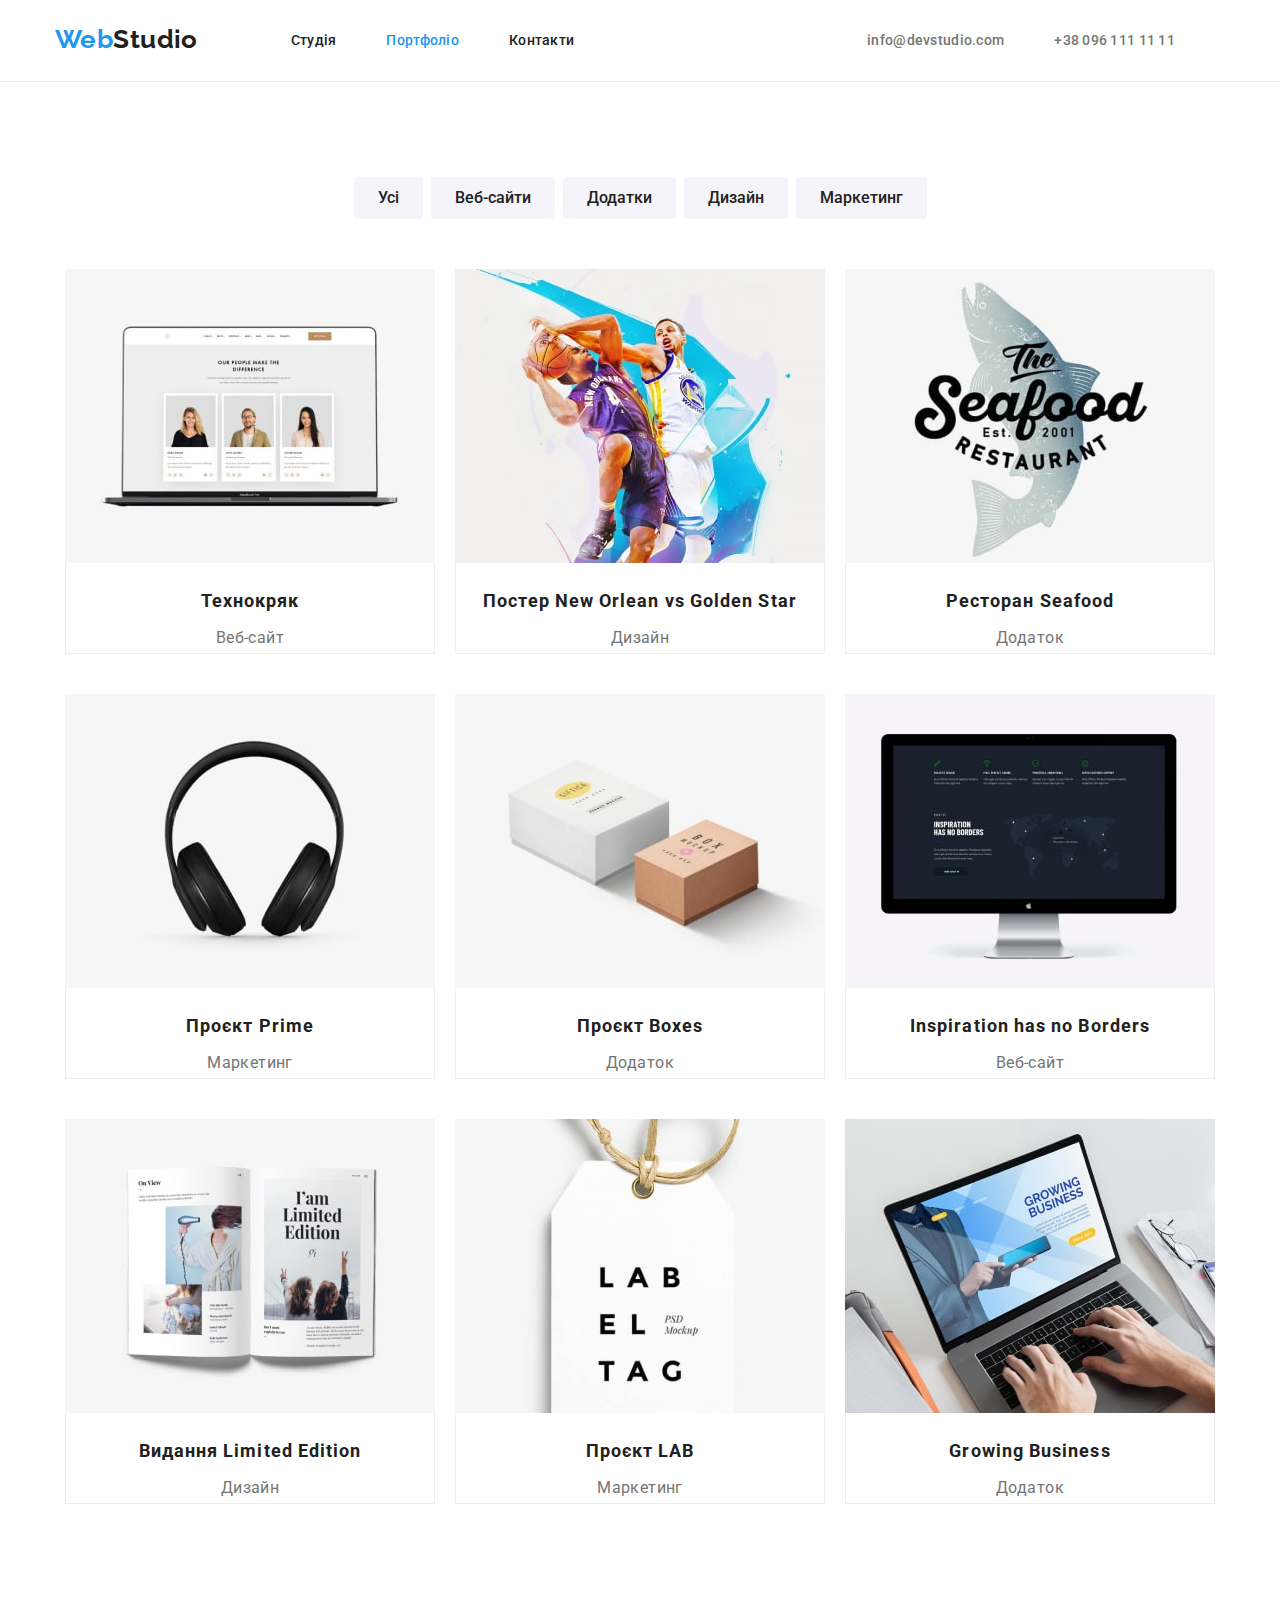
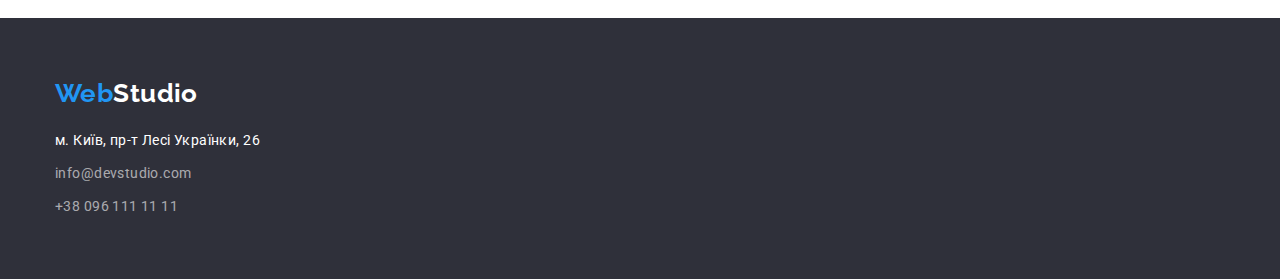
==== portfolio.html @ 74b86f18 "Initial commit" ====
<!DOCTYPE html>
<html lang="uk">

    <head>
        <meta charset="UTF-8">
        <meta http-equiv="X-UA-Compatible" content="IE=edge">
        <meta name="viewport" content="width=device-width, initial-scale=1.0">
        <title>WebStudioPage</title>
        <link rel="stylesheet"
            href="https://cdnjs.cloudflare.com/ajax/libs/modern-normalize/1.1.0/modern-normalize.min.css" />
        <link
            href="https://fonts.googleapis.com/css2?family=Raleway:wght@700&family=Roboto:wght@400;500;700;900&display=swap"
            rel="stylesheet">
        <link rel="stylesheet" href="./css/styles.css" />
    </head>

    <body class="page">
        <header>
            <div class="container header-section">
                <nav class="nav">
                    <a href="/" class="logo link"><span class="logo-web ">Web</span>Studio</a>
                    <ul class="nav-nav list">
                        <li class="nav-flex"><a href="./index.html" class="nav-link link">Студія</a></li>
                        <li class="nav-flex"><a href="./portfolio.html" class="nav-link link current">Портфоліо</a></li>
                        <li class="nav-flex"><a href="" class="nav-link link">Контакти</a></li>
                    </ul>
                </nav>
                <ul class="contact list">
                    <li class="contact-flex"><a href="mailto:info@devstudio.com" class="nav-contact link">info@devstudio.com</a>
                    </li>
                    <li class="contact-flex"><a href="tel:+380961111111" class="nav-contact link">+38 096 111 11 11</a></li>
                </ul>
            </div>
        
        </header>

        <main>
            <section class="section">
                <div class="container">
                    <h1 class="hide">Портфоліо</h1>
                    <ul class="portfolio-button list">
                        <li class="portfolio-button-term"><button type="button" class="button secondary-button">Усі</button></li>
                        <li class="portfolio-button-term"><button type="button" class="button secondary-button">Веб-сайти</button></li>
                        <li class="portfolio-button-term"><button type="button" class="button secondary-button">Додатки</button></li>
                        <li class="portfolio-button-term"><button type="button" class="button secondary-button">Дизайн</button></li>
                        <li class="portfolio-button-term"><button type="button" class="button secondary-button">Маркетинг</button></li>
                    </ul>
    
                    <ul class="portfolio list">
                        <li class="portfolio-section">
                            <a href="" class="link">
                                <img class="portfolio-img" src="./images/portfolio1.jpg" alt="Технокряк" height="294" width="370">
                                <div class="portfolio-menu">
                                    <h2 class="portfolio-name">Технокряк</h2>
                                    <p class="portfolio-category">Веб-сайт</p>
                                </div>
                            </a>
                        </li>
                        <li class="portfolio-section">
                            <a href="" class="link">
                                <img class="portfolio-img" src="./images/portfolio2.jpg" alt="Постер New Orlean vs Golden Star" height="294" width="370">
                                <div class="portfolio-menu">
                                    <h2 class="portfolio-name">Постер New Orlean vs Golden Star</h2>
                                    <p class="portfolio-category">Дизайн</p>
                                </div class="portfolio-menu">
                            </a>
                        </li>
                        <li class="portfolio-section">
                            <a href="" class="link">
                                <img class="portfolio-img" src="./images/portfolio3.jpg" alt="Ресторан Seafood" height="294" width="370">
                                <div class="portfolio-menu">
                                    <h2 class="portfolio-name">Ресторан Seafood</h2>
                                    <p class="portfolio-category">Додаток</p>
                                </div class="portfolio-menu">
                            </a>
                        </li>
                        <li class="portfolio-section">
                            <a href="" class="link">
                                <img class="portfolio-img" src="./images/portfolio4.jpg" alt="Проєкт Prime" height="294" width="370">
                                <div class="portfolio-menu">
                                    <h2 class="portfolio-name">Проєкт Prime</h2>
                                    <p class="portfolio-category">Маркетинг</p>
                                </div class="portfolio-menu">
                            </a>
                        </li>
                        <li class="portfolio-section">
                            <a href="" class="link">
                                <img class="portfolio-img" src="./images/portfolio5.jpg" alt="Проєкт Boxes" height="294" width="370">
                                <div class="portfolio-menu">
                                    <h2 class="portfolio-name">Проєкт Boxes</h2>
                                    <p class="portfolio-category">Додаток</p>
                                </div class="portfolio-menu">
                            </a>
                        </li>
                        <li class="portfolio-section">
                            <a href="" class="link">
                                <img class="portfolio-img" src="./images/portfolio6.jpg" alt="Inspiration has no Borders" height="294" width="370">
                                <div class="portfolio-menu">
                                    <h2 class="portfolio-name">Inspiration has no Borders</h2>
                                    <p class="portfolio-category">Веб-сайт</p>
                                </div class="portfolio-menu">
                            </a>
                        </li>
                        <li class="portfolio-section">
                            <a href="" class="link">
                                <img class="portfolio-img" src="./images/portfolio7.jpg" alt="Видання Limited Edition" height="294" width="370">
                                <div class="portfolio-menu">
                                    <h2 class="portfolio-name">Видання Limited Edition</h2>
                                    <p class="portfolio-category">Дизайн</p>
                                </div class="portfolio-menu">
                            </a>
                        </li>
                        <li class="portfolio-section">
                            <a href="" class="link">
                                <img class="portfolio-img" src="./images/portfolio8.jpg" alt="Проєкт LAB" height="294" width="370">
                                <div class="portfolio-menu">
                                    <h2 class="portfolio-name">Проєкт LAB</h2>
                                    <p class="portfolio-category">Маркетинг</p>
                                </div class="portfolio-menu">
                            </a>
                        </li>
                        <li class="portfolio-section">
                            <a href="" class="link">
                                <img class="portfolio-img" src="./images/portfolio9.jpg" alt="Growing Business" height="294" width="370">
                                <div class="portfolio-menu">
                                    <h2 class="portfolio-name">Growing Business</h2>
                                    <p class="portfolio-category">Додаток</p>
                                </div class="portfolio-menu">
                            </a>
                        </li>   
                    </ul>
                </div> 
            </section>
        </main>

        <footer class="footer">
            <div class="container">
                <a href="/" class="logo-fr link"><span class="logo-web">Web</span>Studio</a>
                <address>
                    <ul class="address list">
                        <li class="address-flex"><a href="https://goo.gl/maps/Fnr73AeLxXsEuy9Y6" class="address-map link">м.
                                Київ, пр-т Лесі Українки, 26</a></li>
                        <li class="address-flex"><a href="mailto:info@devstudio.com"
                                class="address-contact link">info@devstudio.com</a></li>
                        <li class="address-flex"><a href="tel:+380961111111" class="address-contact link">+38 096 111 11 11</a>
                        </li>
                    </ul>
                </address>
            </div>
        </footer>

    </body>
</html>
---- css/styles.css ----
/* 
    колір основного тексту #757575 (Сірий) 
    колір допоміжного тексту(в основному заголовки) #212121 (Темно-чорний)
    акцент #2196F3 (Голубий)

    другор. колір фону #F5F4FA 
*/

:root {
    --primary-text-color: #757575;
    --title-text-color: #212121;
    --accent-color: #2196F3;
    --primary-bg-color: #ffffff; 
    --secondary-bg-color: #2F303A;
    --primary-white-color: #FFFFFF;
    --secondary-button-color: #F5F4FA;
    --background-adress-color: rgba(255, 255, 255, 0.6);


}

p,
ul,
ol,
h1,
h2,
h3,
h4,
h5,
h6 {
    margin: 0;
    padding: 0;
}

button {
    cursor: pointer;
}

address {
    font-style: normal;
}

img {
    display: block;
}

body {
    color: var(--primary-text-color);
    background-color: var(--primary-bg-color);
    font-family: 'Roboto', sans-serif;
    letter-spacing: 0.03em;
    font-size: 14px;
}

.list {
    list-style: none;
}

.link {
    text-decoration: none;
}


.container {
    width: 1200px;
    padding-left: 15px;
    padding-right: 15px;
    margin: 0 auto;

}

.section {
    padding-top: 95px;
    padding-bottom: 94px;
}

    /* Header */

header {
    border-bottom: 1px solid #ECECEC;
}

.header-section {
    display: flex;
    align-items: center;
}

.nav{display: flex;}

.nav-nav,
.contact {
    display: flex;
    padding-bottom: 32px;
    padding-top: 32px;
    margin-right: 50px;
}

.nav-flex,
.contact-flex{
    margin-left: 50px;
}

.nav-flex:first-child{
    margin-left: 0;
}

.contact-flex:first-child {
    margin-left: 0;
}

.contact {
    margin-left: auto;
}

.logo {
    padding-bottom: 25px;
    padding-top: 24px;
    margin-right: 93px;
    color: var(--title-text-color);
    font-weight: 700;
    font-size: 26px;
    line-height: 1.2;
    font-family: 'Raleway', sans-serif;
}
.logo-web {
    color: var(--accent-color);
}

.nav-link, .nav-contact {
    font-weight: 500;
    line-height: 1.14;
    letter-spacing: 0.02em;
    color: var(--title-text-color);
}

.nav-contact{
    color: var(--primary-text-color);
}

.nav-link:hover, 
.nav-link:focus {
    color: var(--accent-color);
}

.nav-link.current{
    color: var(--accent-color);
}

.nav-contact:hover,
.nav-contact:focus {
    color: var(--accent-color);
}



/* Hero */
.hero {
    background-color: var(--secondary-bg-color);
    padding-top: 200px;
    padding-bottom: 200px;  
    text-align: center;
    
}

.hero-title {
    display: flex;
    color: var(--primary-white-color);
    font-weight: 900;
    font-size: 44px;
    line-height: 1.36;
    letter-spacing: 0.06em;
    text-transform: uppercase;
    max-width: 780px;
    margin: 0 auto;
    margin-bottom: 30px;
}

/* Button*/

.button {
    color: var(--title-text-color);
    border-color: transparent;
    font-family: inherit;
    text-align: center;
    cursor: pointer;
    border-radius: 4px;
    display: inline-block;
}

.button.primery-button {
    background-color: var(--accent-color);
    color: var(--primary-bg-color);
    font-weight: 700;
    font-size: 16px;
    line-height: 1.88;
    letter-spacing: 0.06em;
    padding: 10px 32px;
    min-width: 216px;
}

.button.secondary-button {
    background-color: var(--secondary-button-color);
    color: var(--title-text-color);
    font-weight: 500;
    font-size: 16px;
    line-height: 1.62;  
    padding: 6px 22px;
}

.button:hover,
.button:focus {
    background-color: var(--accent-color);
    color: var(--primary-bg-color);
}


/* Sections Title */

.section-title {
    color: var(--title-text-color);
    font-size: 36px;
    line-height: 1.27;
    text-align: center;
    margin-top: 0;
    margin-bottom: 50px;
}


/* Features */

.hide {
  position: absolute;
  width: 1px;
  height: 1px;
  margin: -1px;
  border: 0;
  padding: 0;
  
  white-space: nowrap;
  clip-path: inset(100%);
  clip: rect(0 0 0 0);
  overflow: hidden;

}

.feature {
    display: flex;
    justify-content: center;
    gap: 30px;
}
.feature-title {
    color: var(--title-text-color);
    line-height: 1.14;
    text-transform: uppercase;
    font-size: 14px;
    margin-bottom: 10px;
}

.feature-text {
    line-height: 1.71;
}

/* Activity */

.activity {
    display: flex;
    justify-content: center;
    gap: 30px;
    padding-bottom: 94px;
}

/* Team */

.team {
    display: flex;
    justify-content: center;
    gap: 30px;

}

.team-section{
    background-color: var(--secondary-button-color);
}

.team-content {
    background: #FFFFFF;
    box-shadow: 0px 1px 3px rgba(0, 0, 0, 0.12), 0px 1px 1px rgba(0, 0, 0, 0.14), 0px 2px 1px rgba(0, 0, 0, 0.2);
    border-radius: 0px 0px 4px 4px;
}

.team-photo{
    margin-bottom: 30px;
}

.team-name {
    color: var(--title-text-color);
    font-weight: 500;
    font-size: 16px;
    line-height: 1.18;
    margin-bottom: 10px;
    text-align: center;
}

.team-position {
    font-size: 16px;
    line-height: 1.18;
    margin-bottom: 30px;
    text-align: center;
}

/* Footer */

.footer {
    background-color: var(--secondary-bg-color);
    padding-top: 60px;
    padding-bottom: 60px;
}

.logo-fr {
    color: var(--primary-white-color);
    font-weight: 700;
    font-size: 26px;
    line-height: 1.2;
    font-family: 'Raleway', sans-serif;
    display: inline-block;
    margin-bottom: 20px;
}

.address-map {
    color: var(--primary-white-color);
    line-height: 1.71;
    font-style: normal;
    
}

.address-contact {
    color: var(--background-adress-color);
    line-height: 1.71;
    font-style: normal;
    
}

.address-flex{
    margin-bottom: 9px;
}

.address-flex:last-child {
    margin-bottom: 0;
}

.address-contact:hover,
.address-contact:focus{
    color: var(--accent-color);
}

/* Portfolio*/

.portfolio-button {
    display: flex;
    justify-content: center;
    margin-bottom: 50px;
}

.portfolio-button-term:not(:last-child){
    margin-right: 8px;
}


.portfolio{
    display: flex;
    justify-content: center;
    flex-wrap: wrap;
}


.portfolio-menu {
    background: #FFFFFF;
    border: 1px solid #EEEEEE;
    border-top: 0;
}

.portfolio-section {
    padding-bottom: 20px;
    padding-top: 0;
    margin-bottom: 20px;
    margin-right: 20px;

    text-align: center;
    width: 370px;
}

.portfolio-section:nth-child(3n) {
    margin-right: 0;
}

.portfolio-section:nth-last-child(-n+3) {
    margin-bottom: 0;
}

.portfolio-img {
    padding: 0;
    padding: 0;
}

.portfolio-name {
    padding-top: 20px;
    padding-bottom: 4px;       
    color: var(--title-text-color);
    font-size: 18px;
    line-height: 2;
    letter-spacing: 0.06em;
}

.portfolio-category {
    font-size: 16px;
    line-height: 1.87;
    color: var(--primary-text-color);
}
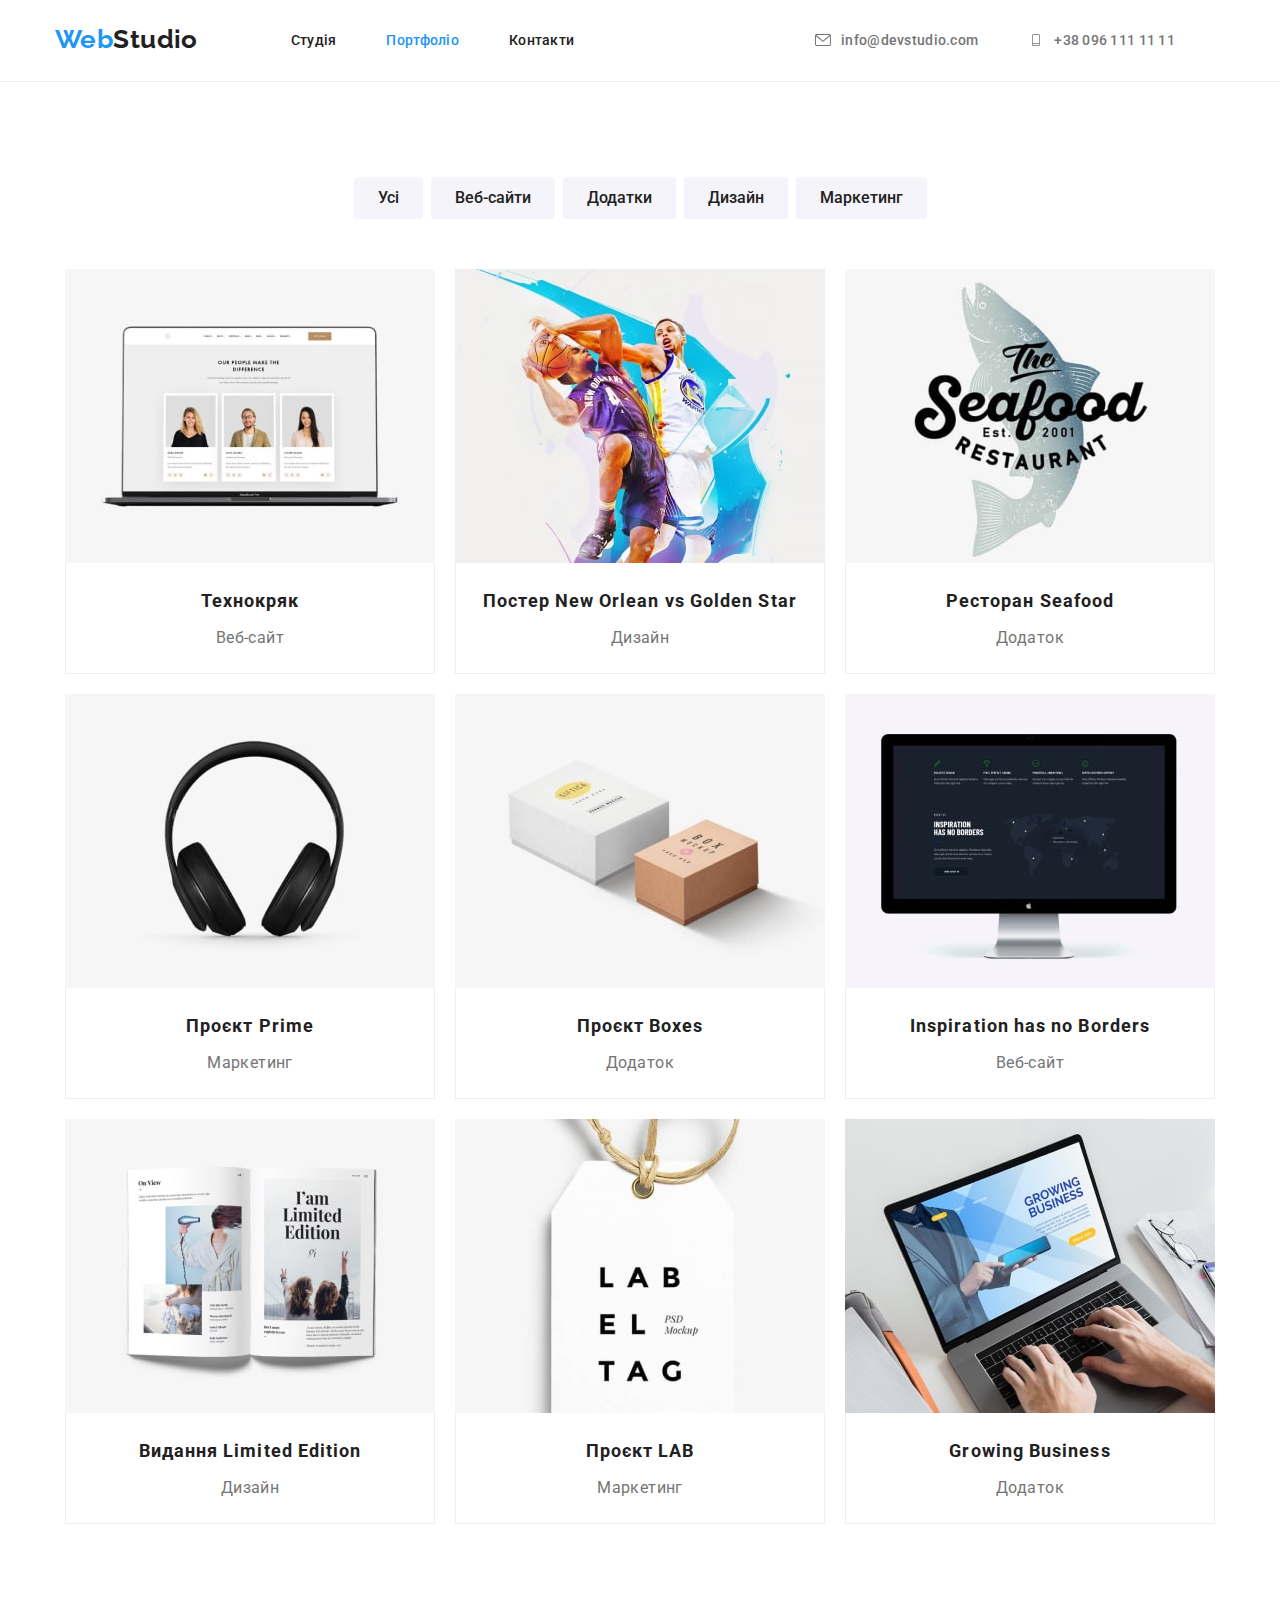
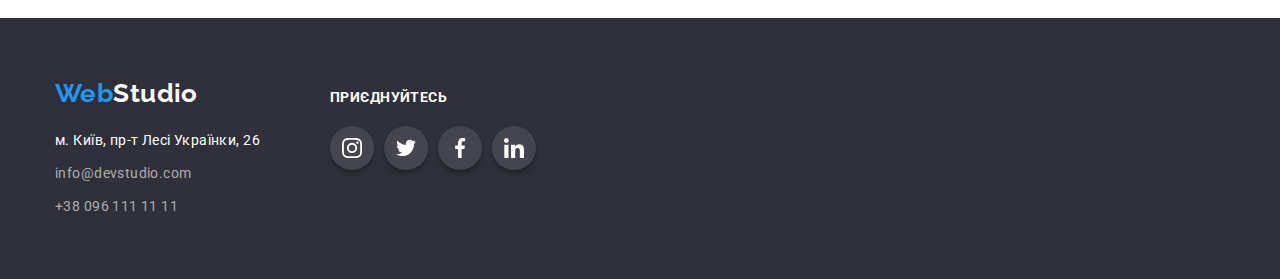
==== commit c1b5be77: "hw 4 edit" ====
--- a/portfolio.html
+++ b/portfolio.html
@@ -14,21 +14,34 @@
         <link rel="stylesheet" href="./css/styles.css" />
     </head>
 
-    <body class="page">
+    <body>
         <header>
             <div class="container header-section">
                 <nav class="nav">
                     <a href="/" class="logo link"><span class="logo-web ">Web</span>Studio</a>
                     <ul class="nav-nav list">
-                        <li class="nav-flex"><a href="./index.html" class="nav-link link">Студія</a></li>
+                        <li class="nav-flex"><a href="./index.html" class="nav-link link ">Студія</a></li>
                         <li class="nav-flex"><a href="./portfolio.html" class="nav-link link current">Портфоліо</a></li>
                         <li class="nav-flex"><a href="" class="nav-link link">Контакти</a></li>
                     </ul>
                 </nav>
                 <ul class="contact list">
-                    <li class="contact-flex"><a href="mailto:info@devstudio.com" class="nav-contact link">info@devstudio.com</a>
+                    <li class="contact-flex">
+                        <a href="mailto:info@devstudio.com" class="nav-contact link">
+                            <svg class="contact-icon">
+                                <use href="./images/icons.svg#icon-mail"></use>
+                            </svg>
+                            info@devstudio.com
+                        </a>
                     </li>
-                    <li class="contact-flex"><a href="tel:+380961111111" class="nav-contact link">+38 096 111 11 11</a></li>
+                    <li class="contact-flex">
+                        <a href="tel:+380961111111" class="nav-contact link">
+                            <svg class="contact-icon">
+                                <use href="./images/icons.svg#icon-smartphone"></use>
+                            </svg>
+                            +38 096 111 11 11
+                        </a>
+                    </li>
                 </ul>
             </div>
         
@@ -135,17 +148,53 @@
 
         <footer class="footer">
             <div class="container">
-                <a href="/" class="logo-fr link"><span class="logo-web">Web</span>Studio</a>
-                <address>
-                    <ul class="address list">
-                        <li class="address-flex"><a href="https://goo.gl/maps/Fnr73AeLxXsEuy9Y6" class="address-map link">м.
-                                Київ, пр-т Лесі Українки, 26</a></li>
-                        <li class="address-flex"><a href="mailto:info@devstudio.com"
-                                class="address-contact link">info@devstudio.com</a></li>
-                        <li class="address-flex"><a href="tel:+380961111111" class="address-contact link">+38 096 111 11 11</a>
-                        </li>
-                    </ul>
-                </address>
+                <div>
+                    <a href="/" class="logo-fr link"><span class="logo-web">Web</span>Studio</a>
+                    <address>
+                        <ul class="address list">
+                            <li class="address-flex"><a href="https://goo.gl/maps/Fnr73AeLxXsEuy9Y6" class="address-map link">м.
+                                    Київ, пр-т Лесі Українки, 26</a></li>
+                            <li class="address-flex"><a href="mailto:info@devstudio.com"
+                                    class="address-contact link">info@devstudio.com</a></li>
+                            <li class="address-flex"><a href="tel:+380961111111" class="address-contact link">+38 096 111 11
+                                    11</a></li>
+                        </ul>
+                    </address>
+                </div>
+                <div class="media">
+                    <h3 class="section-title-h3">Приєднуйтесь</h3>
+                    <ul class="media-social list">
+                        <li class="media-icon">
+                            <a class="media-link link" href="/">
+                                <svg class="media-icon-fill">
+                                    <use href="./images/icons.svg#icon-instagram"></use>
+                                </svg>
+                            </a>
+                        </li>
+                        <li class="media-icon">
+                            <a class="media-link link" href="/">
+                                <svg class="media-icon-fill">
+                                    <use href="./images/icons.svg#icon-twitter"></use>
+                                </svg>
+                            </a>
+                        </li>
+                        <li class="media-icon">
+                            <a class="media-link link" href="/">
+                                <svg class="media-icon-fill">
+                                    <use href="./images/icons.svg#icon-facebook"></use>
+                                </svg>
+                            </a>
+                        </li>
+                        <li class="media-icon">
+                            <a class="media-link link" href="/">
+                                <svg class="media-icon-fill">
+                                    <use href="./images/icons.svg#icon-linkedin"></use>
+                                </svg>
+                            </a>
+                        </li>
+        
+                    </ul>
+                </div>
             </div>
         </footer>
 
--- a/css/styles.css
+++ b/css/styles.css
@@ -1,11 +1,3 @@
-/* 
-    колір основного тексту #757575 (Сірий) 
-    колір допоміжного тексту(в основному заголовки) #212121 (Темно-чорний)
-    акцент #2196F3 (Голубий)
-
-    другор. колір фону #F5F4FA 
-*/
-
 :root {
     --primary-text-color: #757575;
     --title-text-color: #212121;
@@ -15,7 +7,8 @@
     --primary-white-color: #FFFFFF;
     --secondary-button-color: #F5F4FA;
     --background-adress-color: rgba(255, 255, 255, 0.6);
-
+    --background-picture: #C4C4C4;
+    --primary-icom-color: rgba(175, 177, 184, 1);
 
 }
 
@@ -40,7 +33,7 @@
     font-style: normal;
 }
 
-img {
+img, svg {
     display: block;
 }
 
@@ -74,7 +67,8 @@
     padding-bottom: 94px;
 }
 
-    /* Header */
+
+/*----------HEADER----------*/
 
 header {
     border-bottom: 1px solid #ECECEC;
@@ -95,6 +89,7 @@
     margin-right: 50px;
 }
 
+
 .nav-flex,
 .contact-flex{
     margin-left: 50px;
@@ -107,6 +102,7 @@
 .contact-flex:first-child {
     margin-left: 0;
 }
+
 
 .contact {
     margin-left: auto;
@@ -116,24 +112,30 @@
     padding-bottom: 25px;
     padding-top: 24px;
     margin-right: 93px;
-    color: var(--title-text-color);
+
+    color: var(--title-text-color);
+
+    font-family: 'Raleway', sans-serif;
     font-weight: 700;
     font-size: 26px;
     line-height: 1.2;
-    font-family: 'Raleway', sans-serif;
 }
 .logo-web {
     color: var(--accent-color);
 }
 
 .nav-link, .nav-contact {
+    color: var(--title-text-color);
+
     font-weight: 500;
     line-height: 1.14;
     letter-spacing: 0.02em;
-    color: var(--title-text-color);
 }
 
 .nav-contact{
+    display: flex;
+    align-items: center;
+
     color: var(--primary-text-color);
 }
 
@@ -151,82 +153,127 @@
     color: var(--accent-color);
 }
 
-
-
-/* Hero */
+.contact-icon {
+    width: 16px;
+    height: 12px;
+    fill: currentColor;
+    margin-right: 10px;
+}
+
+
+/*----------HERO----------*/
+
+
 .hero {
-    background-color: var(--secondary-bg-color);
+    text-align: center;
     padding-top: 200px;
     padding-bottom: 200px;  
-    text-align: center;
     
-}
+    background-color: var(--secondary-bg-color);
+}
+
+.overlay {
+    background-color: var(--background-picture);
+    background-image: linear-gradient(to right,
+        rgba(47, 48, 58, 0.4),
+        rgba(47, 48, 58, 0.4)),
+    url('../images/HeroBackground.png');
+
+    background-repeat: no-repeat;
+    background-position: center;
+    background-size: cover;
+    background-size: 1600px;
+    }
 
 .hero-title {
     display: flex;
+    margin: 0 auto;
+    margin-bottom: 30px;
+    max-width: 780px;
+
     color: var(--primary-white-color);
+
     font-weight: 900;
     font-size: 44px;
     line-height: 1.36;
     letter-spacing: 0.06em;
-    text-transform: uppercase;
-    max-width: 780px;
-    margin: 0 auto;
-    margin-bottom: 30px;
-}
-
-/* Button*/
+    text-transform: uppercase;    
+}
+
+
+/*----------BUTTON----------*/
+
 
 .button {
-    color: var(--title-text-color);
+    display: inline-block;
     border-color: transparent;
+    text-align: center;
+
+    color: var(--title-text-color);
+    
     font-family: inherit;
-    text-align: center;
     cursor: pointer;
     border-radius: 4px;
-    display: inline-block;
+    
 }
 
 .button.primery-button {
+    padding: 10px 32px;
+    min-width: 216px;
+
     background-color: var(--accent-color);
     color: var(--primary-bg-color);
+
     font-weight: 700;
     font-size: 16px;
     line-height: 1.88;
     letter-spacing: 0.06em;
-    padding: 10px 32px;
-    min-width: 216px;
+
 }
 
 .button.secondary-button {
+    padding: 6px 22px;
+
     background-color: var(--secondary-button-color);
     color: var(--title-text-color);
+
     font-weight: 500;
     font-size: 16px;
     line-height: 1.62;  
-    padding: 6px 22px;
 }
 
 .button:hover,
 .button:focus {
     background-color: var(--accent-color);
     color: var(--primary-bg-color);
-}
-
-
-/* Sections Title */
-
-.section-title {
-    color: var(--title-text-color);
+    box-shadow: 0px 3px 1px rgba(0, 0, 0, 0.1), 0px 1px 2px rgba(0, 0, 0, 0.08), 0px 2px 2px rgba(0, 0, 0, 0.12);
+}
+
+
+/*----------SECTION TITLE----------*/
+
+.section-title  {
+    margin-top: 0;
+    margin-bottom: 50px;
+
+    color: var(--title-text-color);
+
     font-size: 36px;
     line-height: 1.27;
     text-align: center;
-    margin-top: 0;
-    margin-bottom: 50px;
-}
-
-
-/* Features */
+}
+
+.section-title-h3 {
+    color: var(--primary-white-color);
+
+    font-size: 14px;
+    line-height: 1.14;
+    text-transform: uppercase;
+}
+
+
+/*----------FEATURES----------*/
+
 
 .hide {
   position: absolute;
@@ -243,24 +290,48 @@
 
 }
 
+.feature-icon{
+    padding-bottom: 25px;
+    padding-top: 25px;
+    width: 270px;
+    height: 120px;
+
+    background: var(--secondary-button-color);
+
+    border-radius: 4px;
+}
+
 .feature {
     display: flex;
     justify-content: center;
     gap: 30px;
 }
 .feature-title {
-    color: var(--title-text-color);
+    margin-bottom: 10px;
+    margin-top: 30px;
+
+    color: var(--title-text-color);
+
+    font-size: 14px;
     line-height: 1.14;
     text-transform: uppercase;
-    font-size: 14px;
-    margin-bottom: 10px;
 }
 
 .feature-text {
     line-height: 1.71;
 }
 
-/* Activity */
+.feature-items::before {
+    content: "";
+    display: block;
+    height: 80px;
+    background-size: contain;
+    background-position: center;
+    background-repeat: no-repeat;
+}
+
+
+/*----------ACTIVITY----------*/
 
 .activity {
     display: flex;
@@ -269,7 +340,8 @@
     padding-bottom: 94px;
 }
 
-/* Team */
+
+/*----------TEAM----------*/
 
 .team {
     display: flex;
@@ -286,6 +358,7 @@
     background: #FFFFFF;
     box-shadow: 0px 1px 3px rgba(0, 0, 0, 0.12), 0px 1px 1px rgba(0, 0, 0, 0.14), 0px 2px 1px rgba(0, 0, 0, 0.2);
     border-radius: 0px 0px 4px 4px;
+    padding-bottom: 30px;
 }
 
 .team-photo{
@@ -293,37 +366,115 @@
 }
 
 .team-name {
-    color: var(--title-text-color);
+    margin-bottom: 10px;
+
+    color: var(--title-text-color);
+
     font-weight: 500;
     font-size: 16px;
     line-height: 1.18;
-    margin-bottom: 10px;
     text-align: center;
 }
 
 .team-position {
+    margin-bottom: 16px;
     font-size: 16px;
     line-height: 1.18;
-    margin-bottom: 30px;
     text-align: center;
 }
 
-/* Footer */
-
+.team-social{
+    display: flex;
+    padding-left: 32px;
+    align-items: center;
+    gap: 10px;
+}
+
+.team-icon{
+    height: 44px;
+    width: 44px;
+}
+
+.team-link {
+    display: inline-block;
+    padding: 12px;
+    border-radius: 50%;
+    color: var(--primary-text-color);
+}
+
+.team-link:hover,
+.team-link:focus {
+    background-color: var(--accent-color);
+    color: var(--primary-white-color);
+}
+
+.team-icon-fill {
+    height: 20px;
+    width: 20px;
+    fill: currentColor;
+}
+
+
+/*----------KLIENTS----------*/
+
+
+.klient-list {
+    display: flex;
+    justify-content: center;
+    gap: 30px;
+}
+
+
+.klient-link {
+    display: inline-block;
+    padding: 16px 32px;
+    width: 170px;
+    height: 92px;
+    border: 1px solid #AFB1B8;
+    border-radius: 4px;
+
+    color: var(--primary-text-color);  
+}
+
+.klient-icon {
+    text-align: center;
+    width: 106px;
+    height: 60px;
+    fill: currentColor;
+}
+
+.klient-link:hover,
+.klient-link:focus {
+    color: var(--accent-color);
+    border: 1px solid var(--accent-color);
+}
+
+
+/*----------FOOTER----------*/
+
+/*----------LOGO/ADDRESS----------*/
 .footer {
-    background-color: var(--secondary-bg-color);
     padding-top: 60px;
     padding-bottom: 60px;
+
+    background-color: var(--secondary-bg-color);
+}
+.footer .container{
+    display: flex;
 }
 
 .logo-fr {
+    display: inline-block;
+    margin-bottom: 20px;
+
     color: var(--primary-white-color);
+
+    font-family: 'Raleway', sans-serif;
     font-weight: 700;
     font-size: 26px;
     line-height: 1.2;
-    font-family: 'Raleway', sans-serif;
-    display: inline-block;
-    margin-bottom: 20px;
+
+
 }
 
 .address-map {
@@ -353,7 +504,56 @@
     color: var(--accent-color);
 }
 
-/* Portfolio*/
+
+
+/*----------MEDIA----------*/
+
+
+.media {
+    margin-left: 70px;
+    margin-top: 12px;
+}
+
+.media .section-title-h3 {
+    padding-bottom: 20px;
+}
+
+.media-social {
+    display: flex;
+    align-items: center;
+    gap: 10px;
+}
+
+.media-icon {
+    height: 44px;
+    width: 44px;
+}
+
+.media-link {
+    display: inline-block;
+    padding: 12px;
+    border-radius: 50%;
+
+    background: rgba(255, 255, 255, 0.1);
+    color: var(--primary-white-color);
+    box-shadow: 0px 4px 4px rgba(0, 0, 0, 0.25)
+}
+
+.media-link:hover,
+.media-link:focus {
+    background: var(--accent-color);
+}
+
+.media-icon-fill {
+    height: 20px;
+    width: 20px;
+    fill: currentColor;
+}
+
+
+
+/*----------PORTFOLIO----------*/
+
 
 .portfolio-button {
     display: flex;
@@ -380,7 +580,6 @@
 }
 
 .portfolio-section {
-    padding-bottom: 20px;
     padding-top: 0;
     margin-bottom: 20px;
     margin-right: 20px;
@@ -389,6 +588,10 @@
     width: 370px;
 }
 
+.portfolio-section:hover {
+    box-shadow: 0px 1px 1px rgba(0, 0, 0, 0.12), 0px 4px 4px rgba(0, 0, 0, 0.06), 1px 4px 6px rgba(0, 0, 0, 0.16);
+}
+
 .portfolio-section:nth-child(3n) {
     margin-right: 0;
 }
@@ -404,14 +607,17 @@
 
 .portfolio-name {
     padding-top: 20px;
-    padding-bottom: 4px;       
-    color: var(--title-text-color);
+    padding-bottom: 4px;
+
+    color: var(--title-text-color);
+
     font-size: 18px;
     line-height: 2;
     letter-spacing: 0.06em;
 }
 
 .portfolio-category {
+    padding-bottom: 20px;
     font-size: 16px;
     line-height: 1.87;
     color: var(--primary-text-color);
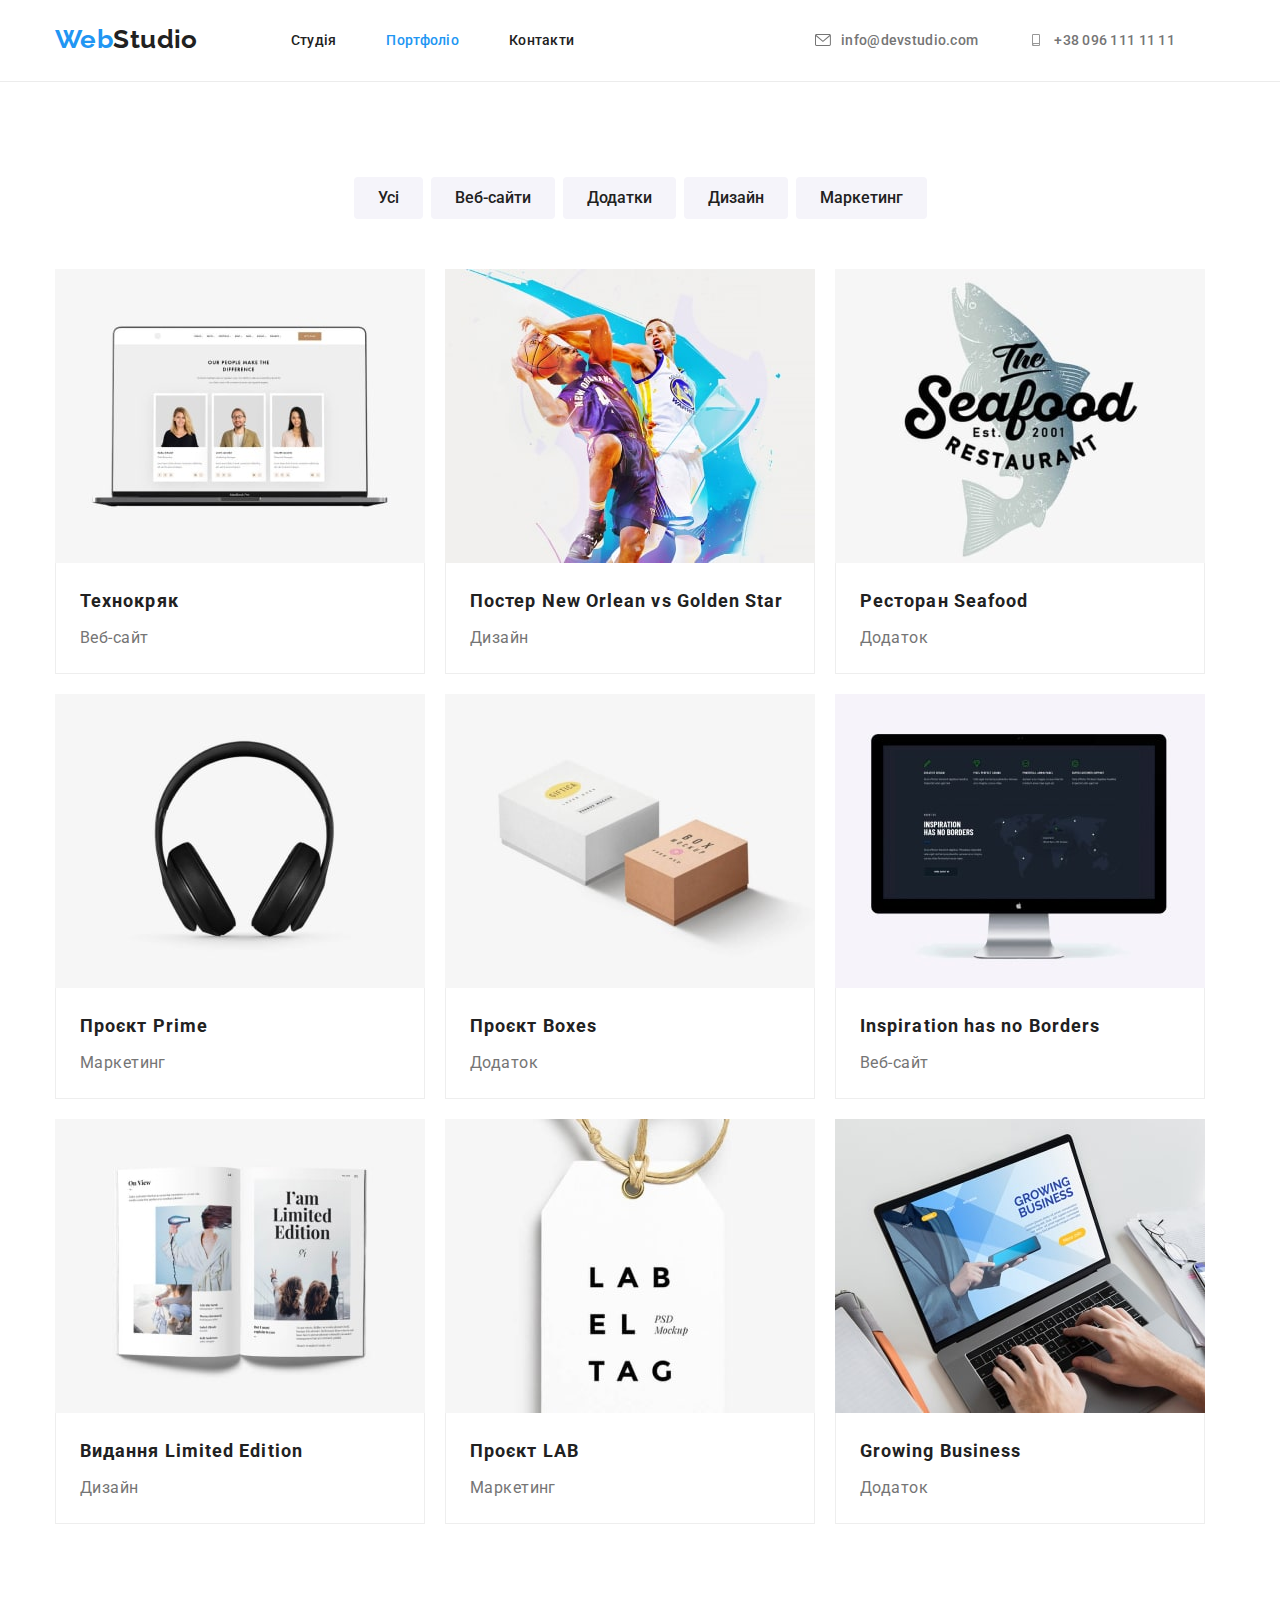
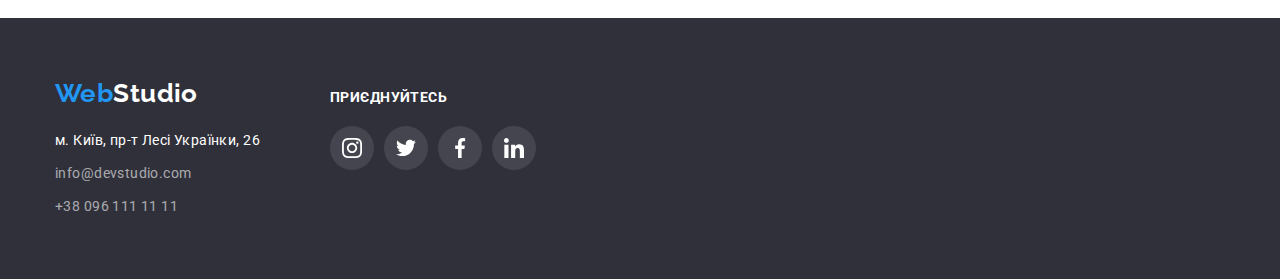
==== commit cd9e63f1: "hw4 edits" ====
--- a/portfolio.html
+++ b/portfolio.html
@@ -61,7 +61,7 @@
     
                     <ul class="portfolio list">
                         <li class="portfolio-section">
-                            <a href="" class="link">
+                            <a href="" class="portfolio-link link">
                                 <img class="portfolio-img" src="./images/portfolio1.jpg" alt="Технокряк" height="294" width="370">
                                 <div class="portfolio-menu">
                                     <h2 class="portfolio-name">Технокряк</h2>
@@ -70,7 +70,7 @@
                             </a>
                         </li>
                         <li class="portfolio-section">
-                            <a href="" class="link">
+                            <a href="" class="portfolio-link link">
                                 <img class="portfolio-img" src="./images/portfolio2.jpg" alt="Постер New Orlean vs Golden Star" height="294" width="370">
                                 <div class="portfolio-menu">
                                     <h2 class="portfolio-name">Постер New Orlean vs Golden Star</h2>
@@ -79,7 +79,7 @@
                             </a>
                         </li>
                         <li class="portfolio-section">
-                            <a href="" class="link">
+                            <a href="" class="portfolio-link link">
                                 <img class="portfolio-img" src="./images/portfolio3.jpg" alt="Ресторан Seafood" height="294" width="370">
                                 <div class="portfolio-menu">
                                     <h2 class="portfolio-name">Ресторан Seafood</h2>
@@ -88,7 +88,7 @@
                             </a>
                         </li>
                         <li class="portfolio-section">
-                            <a href="" class="link">
+                            <a href="" class="portfolio-link link">
                                 <img class="portfolio-img" src="./images/portfolio4.jpg" alt="Проєкт Prime" height="294" width="370">
                                 <div class="portfolio-menu">
                                     <h2 class="portfolio-name">Проєкт Prime</h2>
@@ -97,7 +97,7 @@
                             </a>
                         </li>
                         <li class="portfolio-section">
-                            <a href="" class="link">
+                            <a href="" class="portfolio-link link">
                                 <img class="portfolio-img" src="./images/portfolio5.jpg" alt="Проєкт Boxes" height="294" width="370">
                                 <div class="portfolio-menu">
                                     <h2 class="portfolio-name">Проєкт Boxes</h2>
@@ -106,7 +106,7 @@
                             </a>
                         </li>
                         <li class="portfolio-section">
-                            <a href="" class="link">
+                            <a href="" class="portfolio-link link">
                                 <img class="portfolio-img" src="./images/portfolio6.jpg" alt="Inspiration has no Borders" height="294" width="370">
                                 <div class="portfolio-menu">
                                     <h2 class="portfolio-name">Inspiration has no Borders</h2>
@@ -115,7 +115,7 @@
                             </a>
                         </li>
                         <li class="portfolio-section">
-                            <a href="" class="link">
+                            <a href="" class="portfolio-link link">
                                 <img class="portfolio-img" src="./images/portfolio7.jpg" alt="Видання Limited Edition" height="294" width="370">
                                 <div class="portfolio-menu">
                                     <h2 class="portfolio-name">Видання Limited Edition</h2>
@@ -124,7 +124,7 @@
                             </a>
                         </li>
                         <li class="portfolio-section">
-                            <a href="" class="link">
+                            <a href="" class="portfolio-link link">
                                 <img class="portfolio-img" src="./images/portfolio8.jpg" alt="Проєкт LAB" height="294" width="370">
                                 <div class="portfolio-menu">
                                     <h2 class="portfolio-name">Проєкт LAB</h2>
@@ -133,7 +133,7 @@
                             </a>
                         </li>
                         <li class="portfolio-section">
-                            <a href="" class="link">
+                            <a href="" class="portfolio-link link">
                                 <img class="portfolio-img" src="./images/portfolio9.jpg" alt="Growing Business" height="294" width="370">
                                 <div class="portfolio-menu">
                                     <h2 class="portfolio-name">Growing Business</h2>
--- a/css/styles.css
+++ b/css/styles.css
@@ -9,6 +9,7 @@
     --background-adress-color: rgba(255, 255, 255, 0.6);
     --background-picture: #C4C4C4;
     --primary-icom-color: rgba(175, 177, 184, 1);
+    --icons-color: #AFB1B8;
 
 }
 
@@ -321,14 +322,7 @@
     line-height: 1.71;
 }
 
-.feature-items::before {
-    content: "";
-    display: block;
-    height: 80px;
-    background-size: contain;
-    background-position: center;
-    background-repeat: no-repeat;
-}
+
 
 
 /*----------ACTIVITY----------*/
@@ -399,7 +393,7 @@
     display: inline-block;
     padding: 12px;
     border-radius: 50%;
-    color: var(--primary-text-color);
+    color: var(--icons-color);
 }
 
 .team-link:hover,
@@ -430,10 +424,10 @@
     padding: 16px 32px;
     width: 170px;
     height: 92px;
-    border: 1px solid #AFB1B8;
+    border: 1px solid var(--icons-color);
     border-radius: 4px;
 
-    color: var(--primary-text-color);  
+    color: var(--icons-color);  
 }
 
 .klient-icon {
@@ -536,7 +530,6 @@
 
     background: rgba(255, 255, 255, 0.1);
     color: var(--primary-white-color);
-    box-shadow: 0px 4px 4px rgba(0, 0, 0, 0.25)
 }
 
 .media-link:hover,
@@ -568,14 +561,16 @@
 
 .portfolio{
     display: flex;
-    justify-content: center;
     flex-wrap: wrap;
 }
 
 
 .portfolio-menu {
+    padding-left: 24px;
+
     background: #FFFFFF;
     border: 1px solid #EEEEEE;
+    
     border-top: 0;
 }
 
@@ -584,12 +579,16 @@
     margin-bottom: 20px;
     margin-right: 20px;
 
-    text-align: center;
     width: 370px;
 }
 
-.portfolio-section:hover {
-    box-shadow: 0px 1px 1px rgba(0, 0, 0, 0.12), 0px 4px 4px rgba(0, 0, 0, 0.06), 1px 4px 6px rgba(0, 0, 0, 0.16);
+.portfolio-link {
+    display: block;
+}
+
+.portfolio-link:hover {
+    box-shadow: 0px 1px 1px rgba(0, 0, 0, 0.12), 
+    0px 4px 4px rgba(0, 0, 0, 0.06), 1px 4px 6px rgba(0, 0, 0, 0.16);
 }
 
 .portfolio-section:nth-child(3n) {
